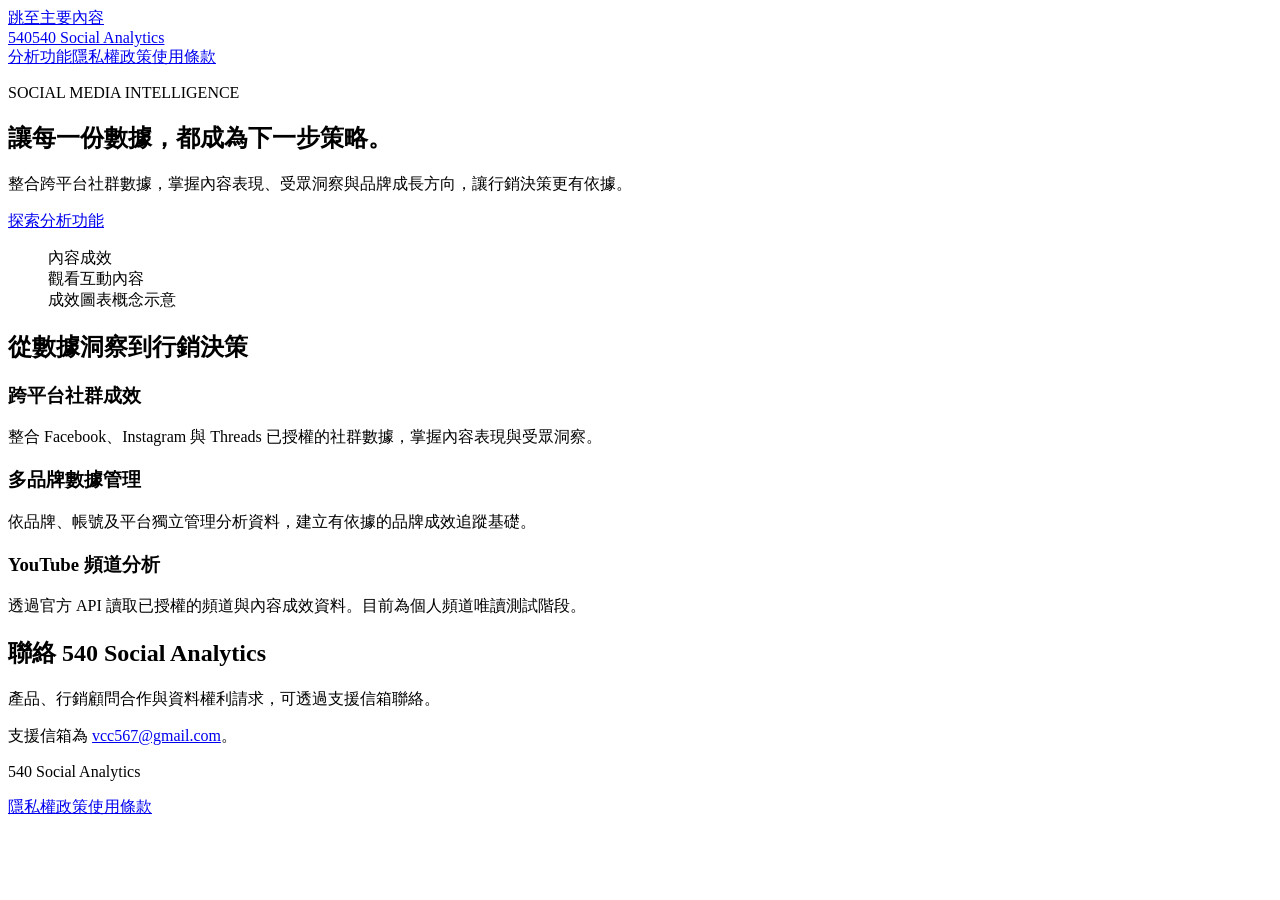
==== index.html @ 2454549b "Create index.html" ====
<!doctype html>
<html lang="zh-Hant">
<head>
  <meta charset="utf-8">
  <meta name="viewport" content="width=device-width, initial-scale=1">
  <meta name="description" content="540 Social Analytics 是本機行銷分析工作台，整理已授權的社群成效與內容數據。">
  <title>540 Social Analytics｜本機行銷分析工作台</title>
  <link rel="stylesheet" href="styles.css">
</head>
<body class="home">
  <a class="skip" href="#main">跳至主要內容</a>
  <header class="shell masthead">
    <a class="brand" href="./"><span class="mark" aria-hidden="true">540</span>540 Social Analytics</a>
    <nav class="navigation" aria-label="主要導覽"><a href="#features">分析功能</a><a href="privacy/">隱私權政策</a><a href="terms/">使用條款</a></nav>
  </header>
  <main class="shell" id="main">
    <section class="hero" aria-labelledby="hero-title">
      <div>
        <p class="eyebrow">SOCIAL MEDIA INTELLIGENCE</p>
        <h1 id="hero-title">讓每一份數據，<span>都成為下一步策略。</span></h1>
        <p class="lead">整合跨平台社群數據，掌握內容表現、受眾洞察與品牌成長方向，讓行銷決策更有依據。</p>
        <a class="button" href="#features">探索分析功能</a>
      </div>
      <figure class="visual">
        <div class="glass panel" aria-hidden="true">
          <div class="panel-top">內容成效</div>
          <div class="chart"><i style="--height:34%"></i><i style="--height:47%"></i><i style="--height:41%"></i><i style="--height:64%"></i><i style="--height:53%"></i><i style="--height:78%"></i><i style="--height:87%"></i></div>
          <div class="panel-tiles"><span>觀看</span><span>互動</span><span>內容</span></div>
        </div>
        <figcaption>成效圖表概念示意</figcaption>
      </figure>
    </section>
    <section class="section" id="features">
      <h2>從數據洞察到行銷決策</h2>
      <div class="features">
        <article class="glass feature"><h3>跨平台社群成效</h3><p>整合 Facebook、Instagram 與 Threads 已授權的社群數據，掌握內容表現與受眾洞察。</p></article>
        <article class="glass feature"><h3>多品牌數據管理</h3><p>依品牌、帳號及平台獨立管理分析資料，建立有依據的品牌成效追蹤基礎。</p></article>
        <article class="glass feature"><h3>YouTube 頻道分析</h3><p>透過官方 API 讀取已授權的頻道與內容成效資料。目前為個人頻道唯讀測試階段。</p></article>
      </div>
    </section>
    <section class="glass contact" id="contact">
      <h2>聯絡 540 Social Analytics</h2>
      <p>產品、行銷顧問合作與資料權利請求，可透過支援信箱聯絡。</p>
      <p>支援信箱為 <a href="mailto:vcc567@gmail.com">vcc567@gmail.com</a>。</p>
    </section>
  </main>
  <footer class="shell footer"><p>540 Social Analytics</p><nav aria-label="網站政策"><a href="privacy/">隱私權政策</a><a href="terms/">使用條款</a></nav></footer>
</body>
</html>
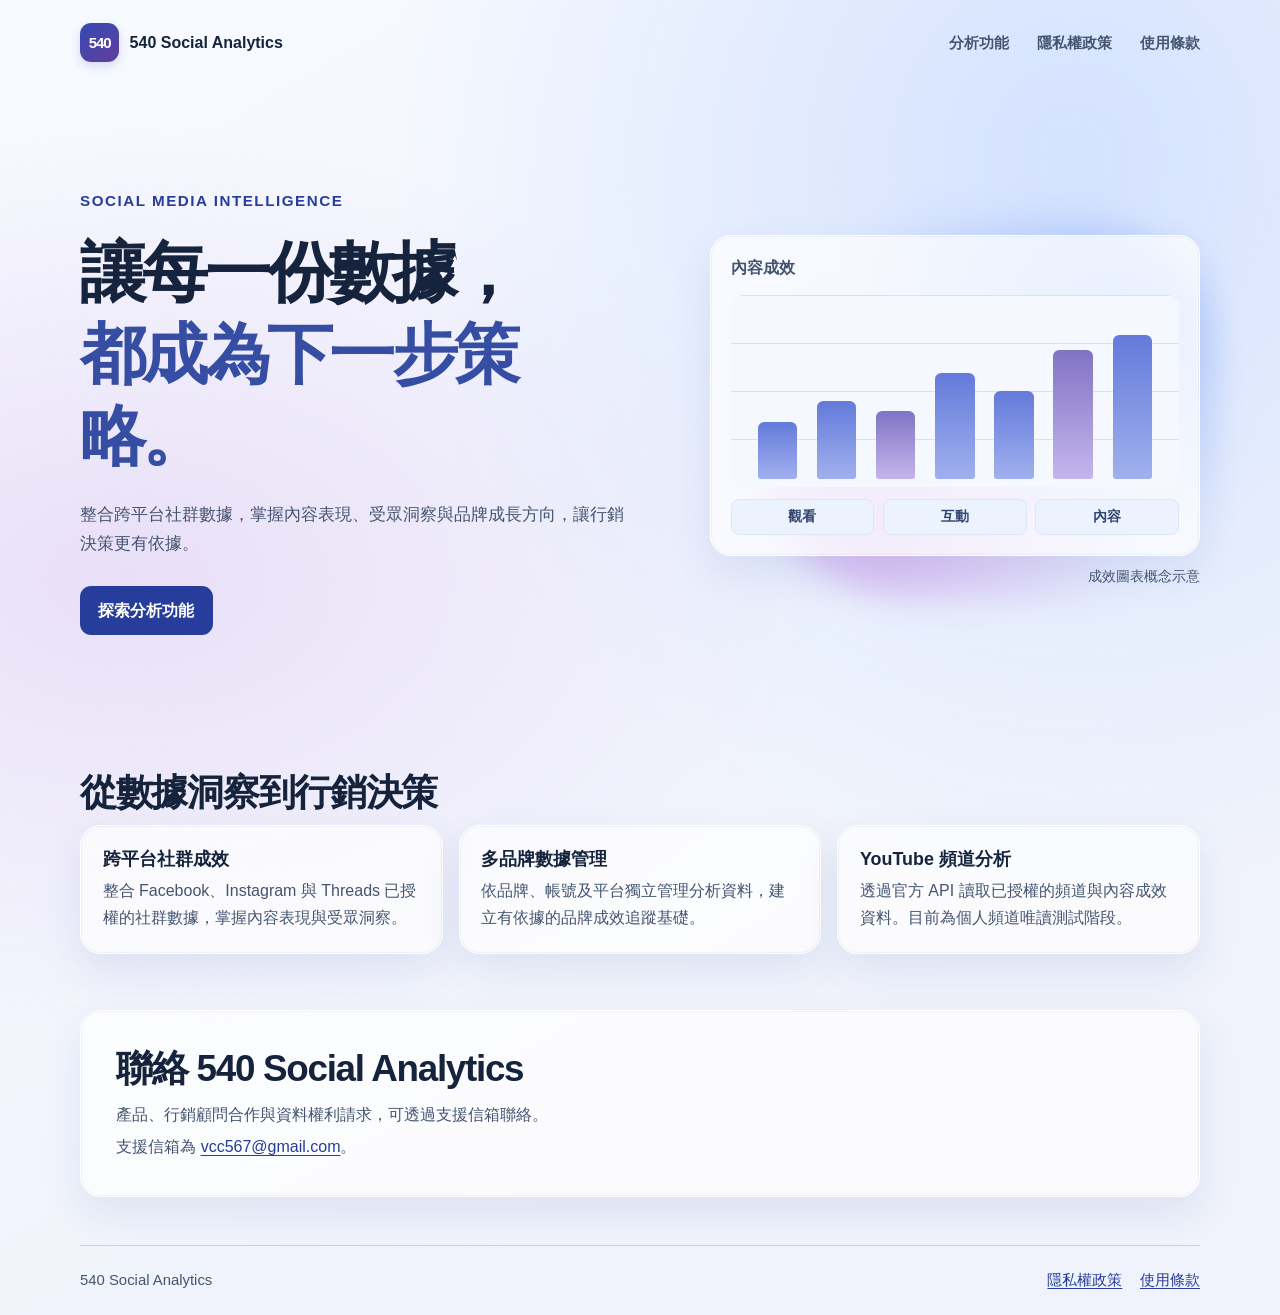
==== commit d710871c: "Update index.html" ====
--- a/index.html
+++ b/index.html
@@ -3,6 +3,7 @@
 <head>
   <meta charset="utf-8">
   <meta name="viewport" content="width=device-width, initial-scale=1">
+  <meta name="google-site-verification" content="hTyvmV1lqASZmQ6Gsihp-XycyqeNi187Hg7N2gv2ka0">
   <meta name="description" content="540 Social Analytics 是本機行銷分析工作台，整理已授權的社群成效與內容數據。">
   <title>540 Social Analytics｜本機行銷分析工作台</title>
   <link rel="stylesheet" href="styles.css">
--- a/styles.css
+++ b/styles.css
@@ -0,0 +1,76 @@
+:root {
+  color-scheme: light;
+  --ink: #16233d;
+  --muted: #455570;
+  --accent: #263d9b;
+  --line: #c7d3ec;
+  font-family: Inter, -apple-system, BlinkMacSystemFont, "PingFang TC", "Noto Sans TC", sans-serif;
+  color: var(--ink);
+  background: #f3f6ff;
+}
+* { box-sizing: border-box; }
+body { margin: 0; min-width: 0; line-height: 1.65; }
+a { color: var(--accent); text-underline-offset: .21em; }
+:focus-visible { outline: 3px solid #263d9b; outline-offset: 4px; border-radius: 4px; }
+.skip { position: absolute; top: .5rem; left: .5rem; transform: translateY(-180%); background: white; padding: .6rem 1rem; z-index: 4; }
+.skip:focus { transform: none; }
+.shell { width: min(1120px, calc(100% - 48px)); margin-inline: auto; }
+.masthead { display: flex; justify-content: space-between; align-items: center; gap: 1rem; padding-block: 1.45rem; }
+.brand { display: inline-flex; align-items: center; gap: .65rem; text-decoration: none; font-weight: 760; color: var(--ink); white-space: nowrap; }
+.mark { display: inline-grid; place-items: center; width: 2.45rem; height: 2.45rem; color: white; line-height: 1; font-weight: 800; font-size: .94rem; letter-spacing: -.08em; background: linear-gradient(145deg,#334ab2,#633e9d); border-radius: .7rem; box-shadow: 0 4px 10px #334ab22b; }
+.navigation { display: flex; gap: clamp(.7rem, 3vw, 1.75rem); align-items: center; flex-wrap: wrap; }
+.navigation a { color: var(--muted); text-decoration: none; font-size: .93rem; font-weight: 650; }
+.navigation a:hover, .navigation [aria-current] { color: var(--accent); text-decoration: underline; }
+.home { background: radial-gradient(ellipse at 84% 12%, #d4e2ff 0, transparent 45%), radial-gradient(ellipse at 10% 44%, #e9dff8 0, transparent 43%), linear-gradient(150deg, #f7faff, #f0f3fb 75%); }
+.hero { display: grid; grid-template-columns: 1.06fr .94fr; align-items: center; gap: clamp(2rem, 6vw, 5rem); padding-block: clamp(3rem, 8vw, 7rem); }
+.eyebrow { color: var(--accent); font-size: .95rem; font-weight: 750; letter-spacing: .1em; margin: 0 0 1.1rem; }
+h1,h2,h3,p { overflow-wrap: anywhere; }
+h1,h2,h3 { line-height: 1.25; }
+.hero h1 { font-size: clamp(2.55rem, 5.15vw, 4.45rem); letter-spacing: -.055em; margin: 0; }
+.hero h1 span { display: block; color: #354da3; }
+.lead { max-width: 35rem; color: var(--muted); font-size: 1.08rem; margin: 1.4rem 0 1.8rem; }
+.button { display: inline-block; background: #263d9b; border-radius: .7rem; padding: .72rem 1.15rem; color: white; text-decoration: none; font-weight: 720; }
+.button:hover { background: #192c7a; }
+.glass { background: #ffffffb8; border: 1px solid #fff; box-shadow: 0 17px 41px #263d9b18, inset 0 0 0 1px #c1cee041; border-radius: 1.3rem; }
+.visual { position: relative; isolation: isolate; margin: 0; }
+.visual::before { content: ""; position: absolute; z-index: -1; inset: -1.4rem -1rem -.8rem 10%; border-radius: 35%; background: radial-gradient(at 78% 27%, #b0c9fc, transparent 54%), radial-gradient(at 25% 78%, #d7b8f1, transparent 55%); filter: blur(16px); }
+.panel { padding: 1.15rem 1.25rem 1.25rem; }
+.panel-top { display:flex; gap: .45rem; align-items:center; color: var(--muted); font-weight: 700; margin-bottom: .85rem; }
+.chart { height: clamp(8.5rem, 19vw, 12rem); display:flex; align-items:flex-end; gap: 5%; padding: 1.2rem 6% .5rem; border-radius:.8rem; background: repeating-linear-gradient(to top, transparent, transparent calc(25% - 1px), #d8e0f2 calc(25% - 1px), #d8e0f2 25%), #f6f8ff; }
+.chart i { flex: 1; height: var(--height); border-radius: .4rem .4rem .15rem .15rem; background: linear-gradient(#647ada,#a0b0ee); }
+.chart i:nth-child(3n) { background: linear-gradient(#8073c4,#c5b5ed); }
+.panel-tiles { display:grid; grid-template-columns:repeat(3,1fr); gap:.55rem; margin-top:.8rem; }
+.panel-tiles span { text-align:center; color:#31456e; background:#edf2ff; border:1px solid #dce6f9; padding:.35rem; border-radius:.5rem; font-size:.85rem; font-weight:700; }
+figcaption { margin-top:.6rem; color:var(--muted); font-size:.86rem; text-align:right; }
+.section { padding-block: 2rem 3.5rem; }
+.section h2, .contact h2 { margin: 0 0 .6rem; font-size: clamp(1.65rem, 3vw, 2.3rem); letter-spacing:-.035em; }
+.section-intro { color:var(--muted); max-width: 45rem; margin: 0 0 1.25rem; }
+.features { display:grid; grid-template-columns: repeat(3,1fr); gap: 1rem; }
+.feature { padding:1.35rem; }
+.feature h3 { margin: 0 0 .5rem; font-size:1.12rem; }
+.feature p { margin:0; color:var(--muted); }
+.contact { padding: clamp(1.3rem, 4vw, 2.2rem); margin-bottom: 3rem; }
+.contact p { margin:.4rem 0 0; color:var(--muted); }
+.footer { display:flex; flex-wrap:wrap; justify-content:space-between; align-items:center; gap:.7rem 1rem; border-top:1px solid var(--line); padding-block:1.4rem; color:var(--muted); font-size:.93rem; }
+.footer p { margin:0; }
+.footer nav { display:flex; gap:1.1rem; flex-wrap:wrap; }
+.legal { background:linear-gradient(180deg,#e9effb,#f6f8fd 20rem); }
+.legal-card { max-width: 50rem; margin:clamp(1rem,4vw,2.9rem) auto 3rem; background:#fff; border:1px solid #dae1f2; border-radius:1.2rem; padding:clamp(1.25rem,5vw,3.3rem); box-shadow:0 14px 36px #263d9b0d; }
+.legal-card h1 { font-size:clamp(2rem,5vw,3rem); margin:0 0 .5rem; letter-spacing:-.04em; }
+.legal-card h2 { font-size:1.22rem; margin:1.85rem 0 .45rem; }
+.legal-card p { margin:.55rem 0; }
+.legal-card li + li { margin-top:.45rem; }
+.legal-card .intro { color:var(--muted); }
+@media (max-width: 760px) {
+  .shell { width:calc(100% - 36px); }
+  .hero { grid-template-columns:1fr; gap:2rem; padding-block:2.6rem 2rem; }
+  .visual::before { inset:-.35rem 0 0 8%; }
+  .features { grid-template-columns:1fr; gap:.8rem; }
+  .section { padding-bottom:2rem; }
+}
+@media (max-width: 460px) {
+  .masthead { align-items:flex-start; flex-direction:column; padding-block:1rem; gap:.65rem; }
+  .hero h1 { font-size:2.45rem; }
+  .lead { font-size:1rem; }
+  .panel { padding:.8rem; }
+}
